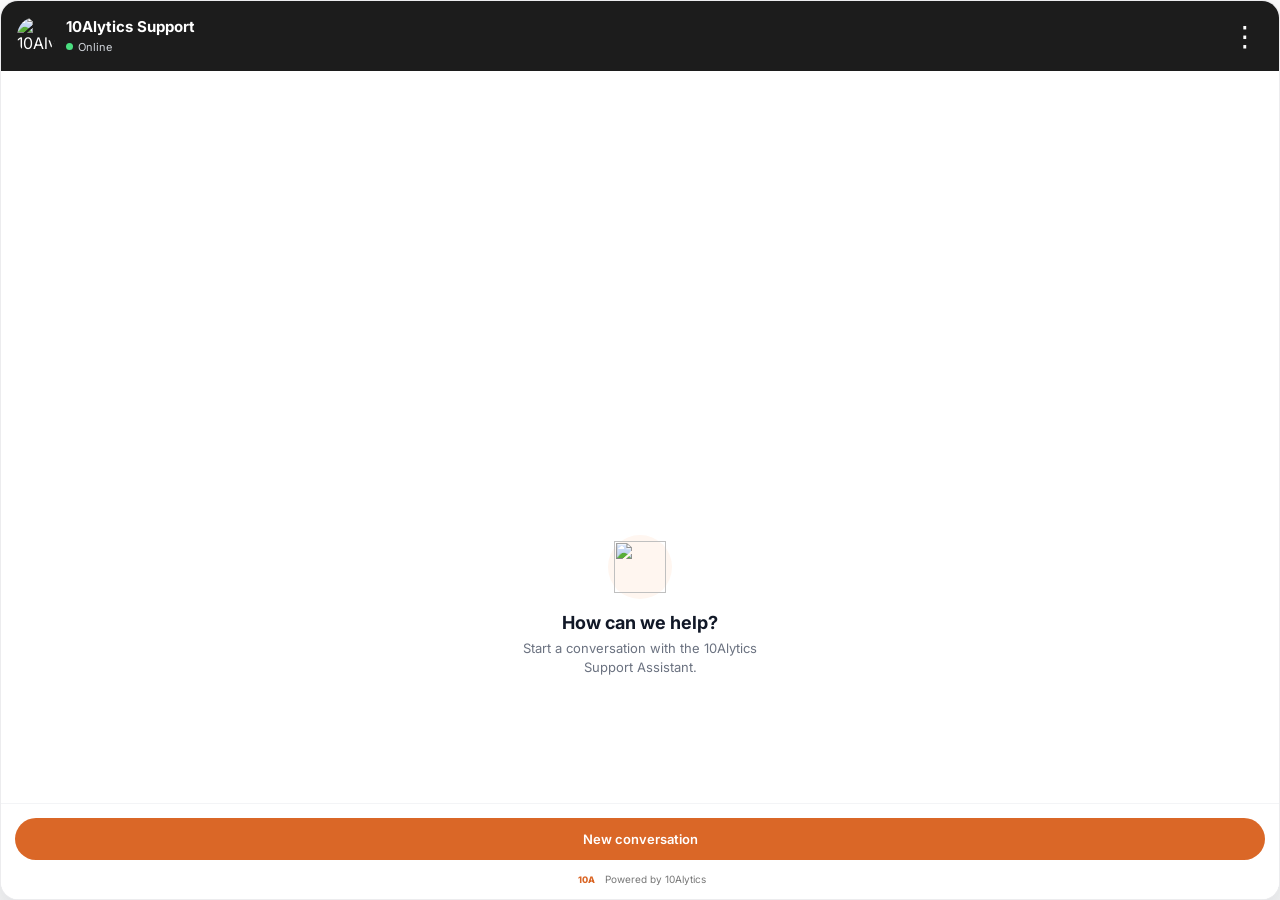
==== index.html @ 1c4e9e69 "Add files via upload" ====
<!doctype html>
<html lang="en">
<head>
  <meta charset="utf-8" />
  <meta name="viewport" content="width=device-width, initial-scale=1, viewport-fit=cover" />
  <title>10Alytics Support</title>
  <link rel="preconnect" href="https://fonts.googleapis.com">
  <link rel="preconnect" href="https://fonts.gstatic.com" crossorigin>
  <link href="https://fonts.googleapis.com/css2?family=Inter:wght@400;500;600;700&display=swap" rel="stylesheet">
  <link rel="stylesheet" href="./widget.css" />
</head>
<body>
  <main class="widget-shell" id="widgetShell" aria-label="10Alytics Support">
    <header class="widget-header">
      <div class="brand-wrap">
        <img class="brand-logo" src="./assets/10alytics-logo.png" alt="10Alytics" />
        <div>
          <div class="brand-title">10Alytics Support</div>
          <div class="brand-status"><span class="status-dot"></span>Online</div>
        </div>
      </div>
      <button class="icon-btn" id="menuButton" aria-label="More options" title="More options">⋮</button>
    </header>

    <section class="screen history-screen" id="historyScreen">
      <div class="conversation-list" id="conversationList"></div>
      <div class="history-empty" id="historyEmpty">
        <div class="empty-logo-wrap">
          <img src="./assets/10alytics-logo.png" alt="" />
        </div>
        <h2>How can we help?</h2>
        <p>Start a conversation with the 10Alytics Support Assistant.</p>
      </div>

      <div class="history-footer">
        <button class="primary-btn" id="newConversationButton">New conversation</button>
        <div class="powered-by">
          <span class="powered-mark">10A</span>
          <span>Powered by 10Alytics</span>
        </div>
      </div>
    </section>

    <section class="screen chat-screen hidden" id="chatScreen">
      <div class="chat-subheader">
        <button class="back-btn" id="backButton" aria-label="Back to conversations">‹</button>
        <div>
          <div class="chat-title">Support Assistant</div>
          <div class="chat-subtitle" id="chatSubtitle">Typically replies instantly</div>
        </div>
      </div>

      <div class="messages" id="messages" aria-live="polite"></div>

      <div class="typing-row hidden" id="typingRow" aria-live="polite">
        <img class="typing-avatar" src="./assets/10alytics-logo.png" alt="" />
        <div class="typing-bubble" aria-label="Assistant is typing">
          <span></span><span></span><span></span>
        </div>
      </div>

      <div class="escalation-banner hidden" id="escalationBanner">
        This conversation has been passed to the support team.
      </div>

      <form class="composer" id="composer">
        <textarea id="messageInput" rows="1" maxlength="3000" placeholder="Type your message..." aria-label="Type your message"></textarea>
        <button class="send-btn" id="sendButton" type="submit" aria-label="Send message">➤</button>
      </form>
    </section>

    <div class="menu-popover hidden" id="menuPopover">
      <button id="menuNewConversation">Start new conversation</button>
      <button id="menuClearHistory">Clear local history</button>
    </div>
  </main>

  <script src="./widget.js"></script>
</body>
</html>
---- widget.css ----
:root {
  --orange: #DA6727;
  --orange-dark: #BE531A;
  --black: #1C1C1C;
  --text: #1F2937;
  --muted: #6B7280;
  --line: #E5E7EB;
  --surface: #FFFFFF;
  --soft: #F7F7F8;
  --user: #FCEADE;
  --shadow: 0 22px 60px rgba(18, 24, 40, .22);
}

* { box-sizing: border-box; }
html, body { margin: 0; width: 100%; height: 100%; }
body {
  font-family: Inter, ui-sans-serif, system-ui, -apple-system, BlinkMacSystemFont, "Segoe UI", sans-serif;
  background: transparent;
  color: var(--text);
  overflow: hidden;
}
button, textarea { font: inherit; }
button { -webkit-tap-highlight-color: transparent; }
.hidden { display: none !important; }

.widget-shell {
  position: relative;
  display: flex;
  flex-direction: column;
  width: 100%;
  height: 100%;
  min-height: 520px;
  background: var(--surface);
  border-radius: 18px;
  overflow: hidden;
  box-shadow: var(--shadow);
  border: 1px solid rgba(17, 24, 39, .08);
}

.widget-header {
  height: 70px;
  min-height: 70px;
  padding: 0 16px;
  display: flex;
  align-items: center;
  justify-content: space-between;
  background: var(--black);
  color: #fff;
}
.brand-wrap { display: flex; align-items: center; gap: 11px; min-width: 0; }
.brand-logo { width: 38px; height: 38px; border-radius: 50%; object-fit: contain; }
.brand-title { font-weight: 700; font-size: 15px; line-height: 1.25; }
.brand-status { margin-top: 3px; display: flex; align-items: center; gap: 5px; color: #d1d5db; font-size: 11px; }
.status-dot { width: 7px; height: 7px; background: #4ade80; border-radius: 50%; display: inline-block; }
.icon-btn {
  appearance: none;
  border: 0;
  background: transparent;
  color: #fff;
  font-size: 28px;
  cursor: pointer;
  width: 38px;
  height: 38px;
  border-radius: 50%;
}
.icon-btn:hover { background: rgba(255,255,255,.08); }

.screen { flex: 1; min-height: 0; }
.history-screen { display: flex; flex-direction: column; background: #fff; }
.conversation-list { flex: 1; overflow-y: auto; }
.conversation-card {
  display: grid;
  grid-template-columns: 46px 1fr auto;
  gap: 10px;
  padding: 15px 14px;
  border-bottom: 1px solid var(--line);
  cursor: pointer;
  background: #fff;
}
.conversation-card:hover { background: #fafafa; }
.conversation-card .avatar {
  width: 42px;
  height: 42px;
  border-radius: 50%;
  object-fit: cover;
  background: var(--soft);
}
.conversation-card .summary { min-width: 0; }
.conversation-card .summary strong { display: block; font-size: 12px; color: #111827; margin-bottom: 5px; }
.conversation-card .summary p { margin: 0; font-size: 12px; line-height: 1.4; color: #111827; white-space: nowrap; overflow: hidden; text-overflow: ellipsis; }
.conversation-card time { font-size: 10px; color: var(--muted); white-space: nowrap; padding-top: 2px; }
.status-pill {
  display: inline-flex;
  margin-top: 7px;
  padding: 3px 8px;
  border: 1px solid #d1d5db;
  border-radius: 999px;
  font-size: 10px;
  color: #4b5563;
  background: #f9fafb;
}

.history-empty { flex: 1; display: flex; flex-direction: column; align-items: center; justify-content: center; padding: 28px; text-align: center; }
.history-empty h2 { font-size: 18px; margin: 13px 0 6px; color: #111827; }
.history-empty p { font-size: 13px; line-height: 1.5; color: var(--muted); margin: 0; max-width: 260px; }
.empty-logo-wrap { width: 64px; height: 64px; border-radius: 50%; background: #fff6f0; display: grid; place-items: center; }
.empty-logo-wrap img { width: 52px; height: 52px; }
.history-footer { padding: 14px 14px 11px; border-top: 1px solid #f3f4f6; background: #fff; }
.primary-btn {
  width: 100%;
  height: 42px;
  border: 0;
  border-radius: 999px;
  background: var(--orange);
  color: #fff;
  font-weight: 600;
  font-size: 13px;
  cursor: pointer;
}
.primary-btn:hover { background: var(--orange-dark); }
.powered-by { margin-top: 10px; display: flex; justify-content: center; align-items: center; gap: 7px; font-size: 10px; color: #777; }
.powered-mark { width: 23px; height: 18px; display: grid; place-items: center; color: var(--orange); font-weight: 800; font-size: 9px; }

.chat-screen { display: flex; flex-direction: column; min-height: 0; }
.chat-subheader { height: 55px; min-height: 55px; border-bottom: 1px solid var(--line); display: flex; align-items: center; gap: 8px; padding: 0 12px; }
.back-btn { border: 0; background: transparent; cursor: pointer; font-size: 30px; line-height: 1; color: #111827; width: 32px; }
.chat-title { font-weight: 600; font-size: 13px; color: #111827; }
.chat-subtitle { margin-top: 2px; color: var(--muted); font-size: 10px; }
.messages { flex: 1; min-height: 0; overflow-y: auto; padding: 16px 14px 10px; background: #fff; }
.message-row { display: flex; margin: 8px 0; align-items: flex-end; gap: 7px; }
.message-row.user { justify-content: flex-end; }
.message-avatar { width: 25px; height: 25px; object-fit: contain; border-radius: 50%; flex: none; }
.message-bubble { max-width: 82%; padding: 10px 12px; border-radius: 14px; font-size: 12px; line-height: 1.45; white-space: pre-wrap; word-break: break-word; }
.message-row.assistant .message-bubble { background: #f3f4f6; color: #111827; border-bottom-left-radius: 4px; }
.message-row.user .message-bubble { background: var(--orange); color: #fff; border-bottom-right-radius: 4px; }
.message-time { display: block; margin-top: 5px; font-size: 9px; opacity: .65; }
.message-image { display: block; width: 100%; max-width: 240px; margin-top: 9px; border-radius: 10px; border: 1px solid rgba(17,24,39,.08); }
.message-link { color: inherit; text-decoration: underline; text-underline-offset: 2px; }

.typing-row { display: flex; align-items: flex-end; gap: 7px; padding: 0 14px 8px; }
.typing-avatar { width: 25px; height: 25px; border-radius: 50%; }
.typing-bubble { display: flex; gap: 4px; align-items: center; padding: 10px 12px; background: #f3f4f6; border-radius: 14px 14px 14px 4px; }
.typing-bubble span { width: 6px; height: 6px; border-radius: 50%; background: #9ca3af; animation: pulse 1.1s infinite ease-in-out; }
.typing-bubble span:nth-child(2) { animation-delay: .15s; }
.typing-bubble span:nth-child(3) { animation-delay: .3s; }
@keyframes pulse { 0%, 60%, 100% { transform: translateY(0); opacity: .45; } 30% { transform: translateY(-3px); opacity: 1; } }

.escalation-banner { margin: 0 12px 8px; padding: 9px 10px; border-radius: 10px; background: #fff7ed; border: 1px solid #fed7aa; color: #9a3412; font-size: 11px; line-height: 1.4; }
.composer { display: flex; gap: 8px; align-items: flex-end; padding: 10px 12px 12px; border-top: 1px solid var(--line); background: #fff; }
.composer textarea { flex: 1; resize: none; max-height: 96px; min-height: 40px; border: 1px solid #d1d5db; border-radius: 18px; outline: none; padding: 10px 12px; font-size: 12px; line-height: 1.35; color: #111827; }
.composer textarea:focus { border-color: var(--orange); box-shadow: 0 0 0 3px rgba(218, 103, 39, .12); }
.send-btn { width: 40px; height: 40px; border-radius: 50%; border: 0; background: var(--orange); color: #fff; cursor: pointer; display: grid; place-items: center; font-size: 15px; }
.send-btn:hover { background: var(--orange-dark); }
.send-btn:disabled, .composer textarea:disabled { opacity: .55; cursor: not-allowed; }

.menu-popover { position: absolute; top: 59px; right: 10px; z-index: 20; width: 190px; background: #fff; border: 1px solid var(--line); border-radius: 12px; box-shadow: 0 15px 35px rgba(17,24,39,.17); overflow: hidden; }
.menu-popover button { width: 100%; padding: 12px 13px; border: 0; border-bottom: 1px solid var(--line); text-align: left; background: #fff; cursor: pointer; font-size: 12px; color: #111827; }
.menu-popover button:last-child { border-bottom: 0; }
.menu-popover button:hover { background: #f9fafb; }

@media (max-width: 520px) {
  .widget-shell { border-radius: 0; min-height: 100dvh; }
  .widget-header { padding-top: env(safe-area-inset-top); height: calc(70px + env(safe-area-inset-top)); }
  .composer { padding-bottom: calc(12px + env(safe-area-inset-bottom)); }
}
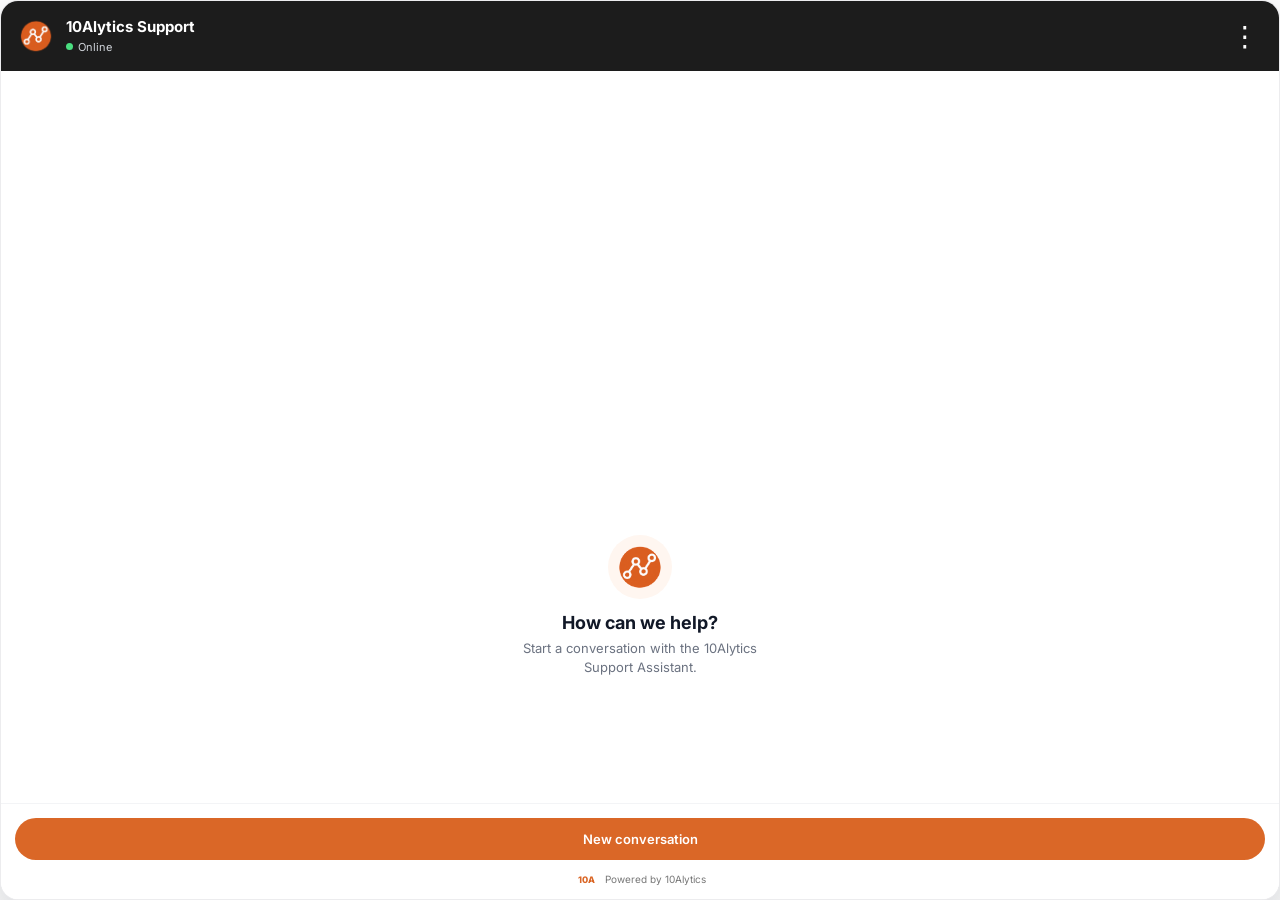
==== commit b390f59b: "Update index.html" ====
--- a/index.html
+++ b/index.html
@@ -13,7 +13,7 @@
   <main class="widget-shell" id="widgetShell" aria-label="10Alytics Support">
     <header class="widget-header">
       <div class="brand-wrap">
-        <img class="brand-logo" src="./assets/10alytics-logo.png" alt="10Alytics" />
+        <img class="brand-logo" src="./10alytics-logo.png" alt="10Alytics" />
         <div>
           <div class="brand-title">10Alytics Support</div>
           <div class="brand-status"><span class="status-dot"></span>Online</div>
@@ -26,7 +26,7 @@
       <div class="conversation-list" id="conversationList"></div>
       <div class="history-empty" id="historyEmpty">
         <div class="empty-logo-wrap">
-          <img src="./assets/10alytics-logo.png" alt="" />
+          <img src="./10alytics-logo.png" alt="" />
         </div>
         <h2>How can we help?</h2>
         <p>Start a conversation with the 10Alytics Support Assistant.</p>
@@ -53,7 +53,7 @@
       <div class="messages" id="messages" aria-live="polite"></div>
 
       <div class="typing-row hidden" id="typingRow" aria-live="polite">
-        <img class="typing-avatar" src="./assets/10alytics-logo.png" alt="" />
+        <img class="typing-avatar" src="./10alytics-logo.png" alt="" />
         <div class="typing-bubble" aria-label="Assistant is typing">
           <span></span><span></span><span></span>
         </div>
